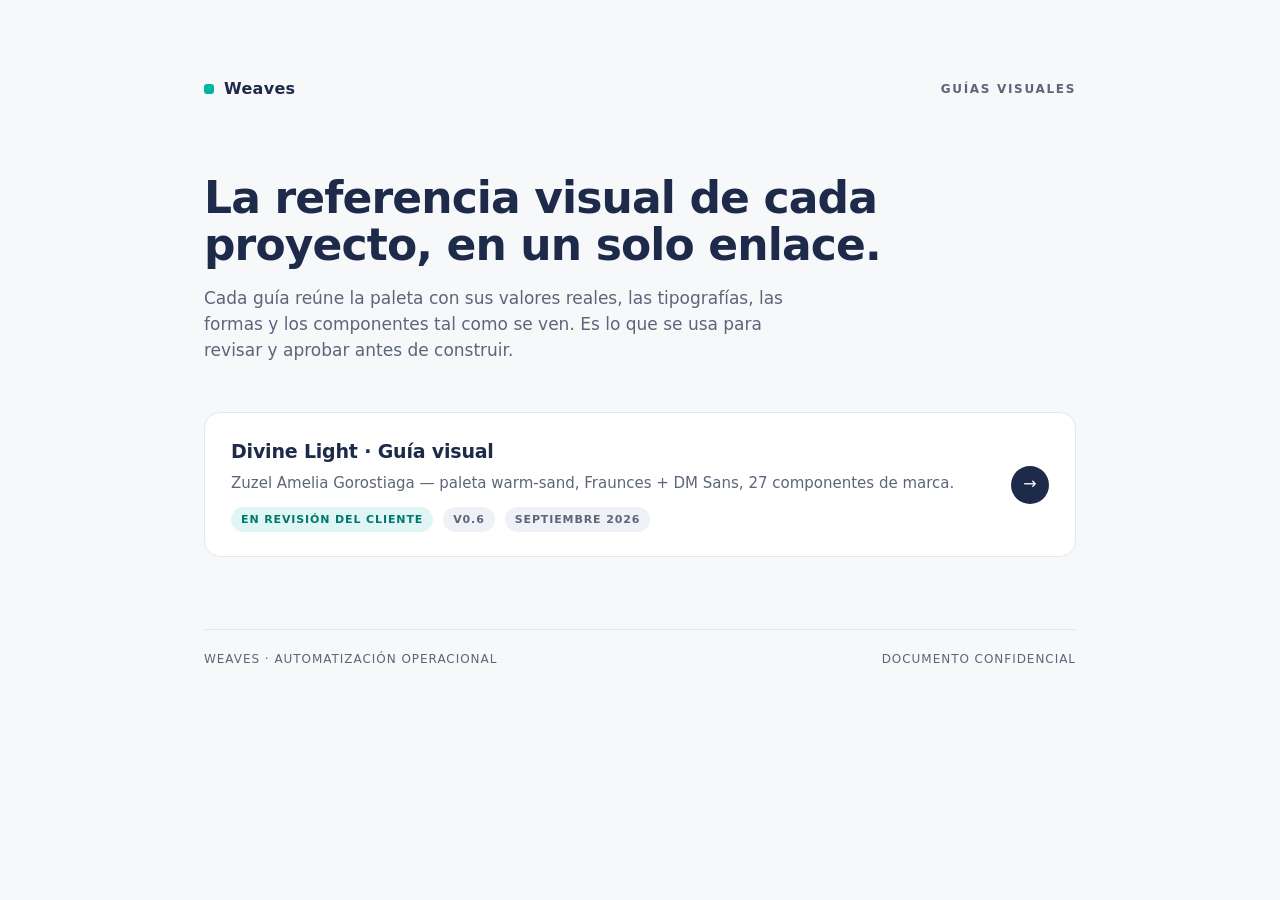
==== index.html @ 9b6caa14 "Guías Weaves: hub + guía visual Divine Light (biblioteca de componentes v0.6)" ====
<!doctype html>
<html lang="es">
<head>
<meta charset="utf-8">
<meta name="viewport" content="width=device-width, initial-scale=1">
<title>Guías · Weaves</title>
<meta name="description" content="Guías visuales de Weaves: la referencia de color, tipografía y componentes de cada proyecto.">
<style>
  :root{
    --teal:#00B4A6; --indigo:#1E2A4A; --ink:#131A2B; --muted:#5C6579;
    --bg:#F7F8FA; --card:#FFFFFF; --line:#E3E7ED;
  }
  *{box-sizing:border-box}
  body{margin:0;background:var(--bg);color:var(--ink);
    font-family:Inter,system-ui,-apple-system,"Segoe UI",Roboto,sans-serif;
    -webkit-font-smoothing:antialiased;line-height:1.55}
  .wrap{max-width:920px;margin:0 auto;padding:clamp(32px,6vw,80px) 24px}
  header{display:flex;align-items:center;justify-content:space-between;gap:16px;flex-wrap:wrap;margin-bottom:clamp(40px,7vw,72px)}
  .brand{display:flex;align-items:center;gap:10px;font-weight:700;letter-spacing:.02em;color:var(--indigo)}
  .brand .dot{width:10px;height:10px;border-radius:3px;background:var(--teal);display:inline-block}
  header .meta{font-size:.75rem;letter-spacing:.14em;text-transform:uppercase;color:var(--muted);font-weight:600}
  h1{font-size:clamp(2rem,5vw,2.75rem);line-height:1.08;letter-spacing:-.02em;margin:0 0 16px;color:var(--indigo);font-weight:700}
  .lead{max-width:56ch;color:var(--muted);font-size:1.0625rem;margin:0 0 clamp(32px,5vw,48px)}
  .grid{display:grid;gap:16px}
  a.card{display:grid;grid-template-columns:1fr auto;gap:8px 24px;align-items:center;
    background:var(--card);border:1px solid var(--line);border-radius:16px;padding:24px 26px;
    text-decoration:none;color:inherit;transition:transform .18s ease,box-shadow .18s ease,border-color .18s ease}
  a.card:hover{transform:translateY(-2px);box-shadow:0 12px 28px rgba(30,42,74,.10);border-color:#CBD3DE}
  .card h2{margin:0;font-size:1.1875rem;color:var(--indigo);letter-spacing:-.01em}
  .card p{margin:6px 0 0;color:var(--muted);font-size:.9375rem}
  .row{display:flex;align-items:center;gap:10px;flex-wrap:wrap;margin-top:12px}
  .tag{font-size:.6875rem;font-weight:700;letter-spacing:.08em;text-transform:uppercase;
    padding:4px 10px;border-radius:999px;background:rgba(0,180,166,.12);color:#00786F}
  .tag.neutral{background:#EEF1F5;color:var(--muted)}
  .go{width:38px;height:38px;border-radius:50%;background:var(--indigo);color:#fff;
    display:flex;align-items:center;justify-content:center;font-size:1rem}
  footer{margin-top:clamp(40px,7vw,72px);padding-top:20px;border-top:1px solid var(--line);
    display:flex;justify-content:space-between;gap:12px;flex-wrap:wrap;
    font-size:.75rem;letter-spacing:.08em;text-transform:uppercase;color:var(--muted)}
</style>
</head>
<body>
  <div class="wrap">
    <header>
      <div class="brand"><span class="dot"></span> Weaves</div>
      <div class="meta">Guías visuales</div>
    </header>

    <h1>La referencia visual de cada proyecto, en un solo enlace.</h1>
    <p class="lead">Cada guía reúne la paleta con sus valores reales, las tipografías, las formas y los componentes tal como se ven. Es lo que se usa para revisar y aprobar antes de construir.</p>

    <div class="grid">
      <a class="card" href="/guias/divine-light/componentes">
        <div>
          <h2>Divine Light · Guía visual</h2>
          <p>Zuzel Amelia Gorostiaga — paleta warm-sand, Fraunces + DM Sans, 27 componentes de marca.</p>
          <div class="row">
            <span class="tag">En revisión del cliente</span>
            <span class="tag neutral">v0.6</span>
            <span class="tag neutral">Septiembre 2026</span>
          </div>
        </div>
        <div class="go">→</div>
      </a>
    </div>

    <footer>
      <span>Weaves · Automatización operacional</span>
      <span>Documento confidencial</span>
    </footer>
  </div>
</body>
</html>
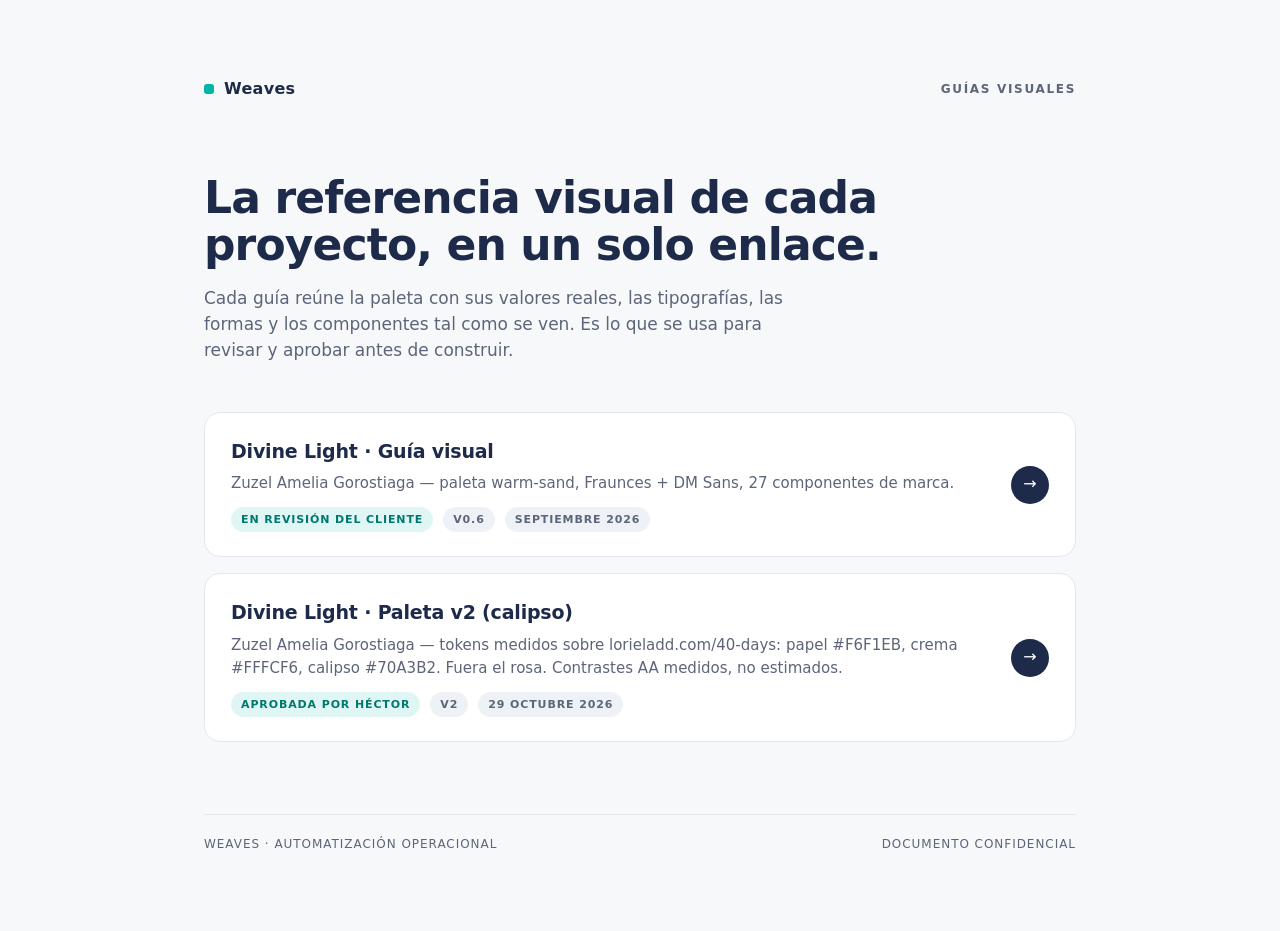
==== commit 42f85774: "Divine Light: guía de paleta v2 (calipso de lorieladd.com/40-days) + card en el hub" ====
--- a/index.html
+++ b/index.html
@@ -3,6 +3,7 @@
 <head>
 <meta charset="utf-8">
 <meta name="viewport" content="width=device-width, initial-scale=1">
+<meta name="robots" content="noindex,nofollow,noarchive">
 <title>Guías · Weaves</title>
 <meta name="description" content="Guías visuales de Weaves: la referencia de color, tipografía y componentes de cada proyecto.">
 <style>
@@ -62,6 +63,20 @@
         </div>
         <div class="go">→</div>
       </a>
+
+      <a class="card" href="/guias/divine-light/paleta/">
+        <div>
+          <h2>Divine Light · Paleta v2 (calipso)</h2>
+          <p>Zuzel Amelia Gorostiaga — tokens medidos sobre lorieladd.com/40-days: papel #F6F1EB, crema
+            #FFFCF6, calipso #70A3B2. Fuera el rosa. Contrastes AA medidos, no estimados.</p>
+          <div class="row">
+            <span class="tag">Aprobada por Héctor</span>
+            <span class="tag neutral">v2</span>
+            <span class="tag neutral">29 octubre 2026</span>
+          </div>
+        </div>
+        <div class="go">→</div>
+      </a>
     </div>
 
     <footer>
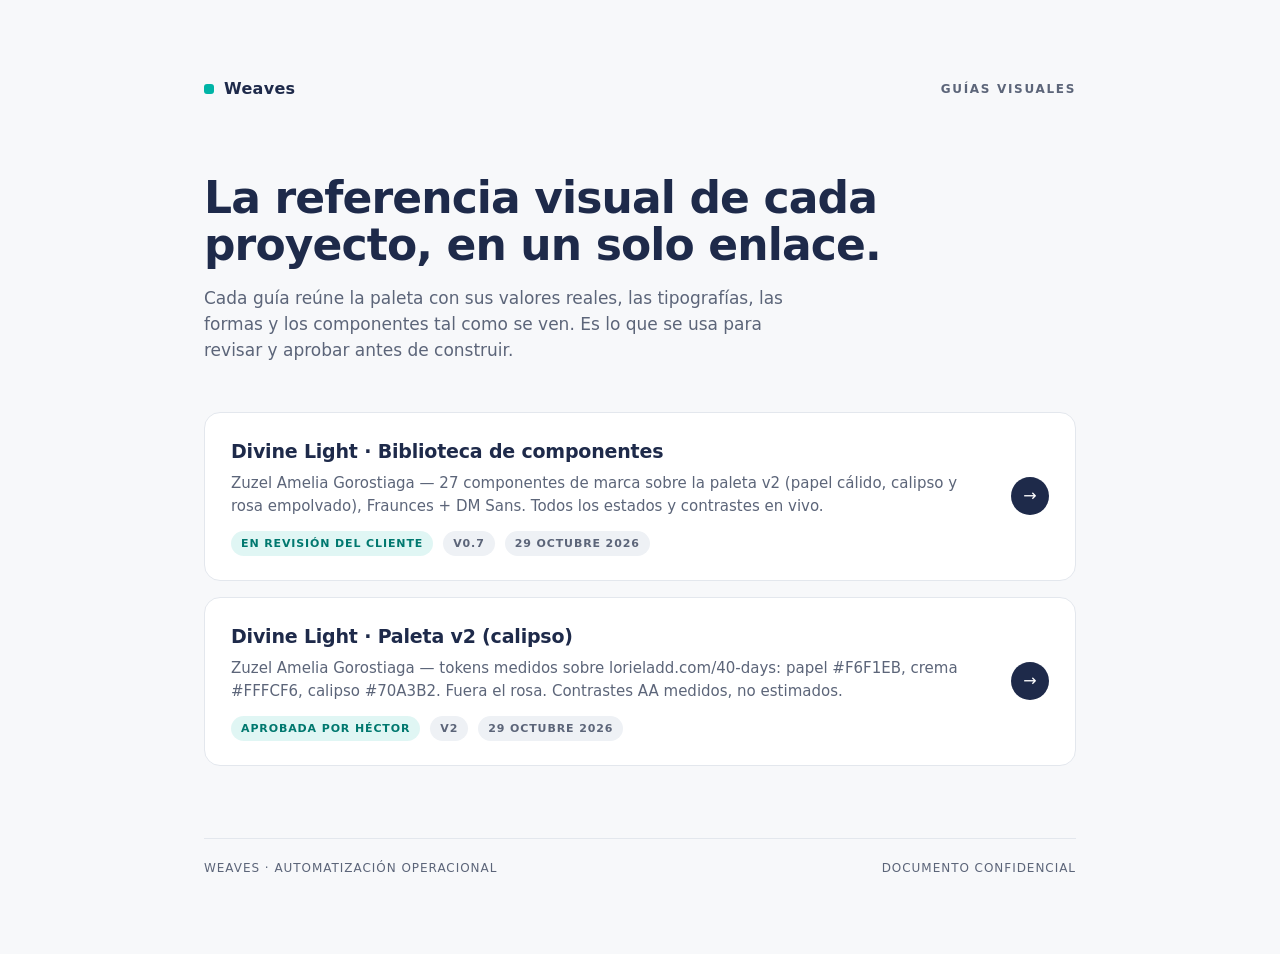
==== commit b410b449: "Divine Light: biblioteca de componentes v0.7 reconstruida con la paleta v2 (calipso + rosa)" ====
--- a/index.html
+++ b/index.html
@@ -53,12 +53,13 @@
     <div class="grid">
       <a class="card" href="/guias/divine-light/componentes">
         <div>
-          <h2>Divine Light · Guía visual</h2>
-          <p>Zuzel Amelia Gorostiaga — paleta warm-sand, Fraunces + DM Sans, 27 componentes de marca.</p>
+          <h2>Divine Light · Biblioteca de componentes</h2>
+          <p>Zuzel Amelia Gorostiaga — 27 componentes de marca sobre la paleta v2 (papel cálido, calipso y rosa
+            empolvado), Fraunces + DM Sans. Todos los estados y contrastes en vivo.</p>
           <div class="row">
             <span class="tag">En revisión del cliente</span>
-            <span class="tag neutral">v0.6</span>
-            <span class="tag neutral">Septiembre 2026</span>
+            <span class="tag neutral">v0.7</span>
+            <span class="tag neutral">29 octubre 2026</span>
           </div>
         </div>
         <div class="go">→</div>
